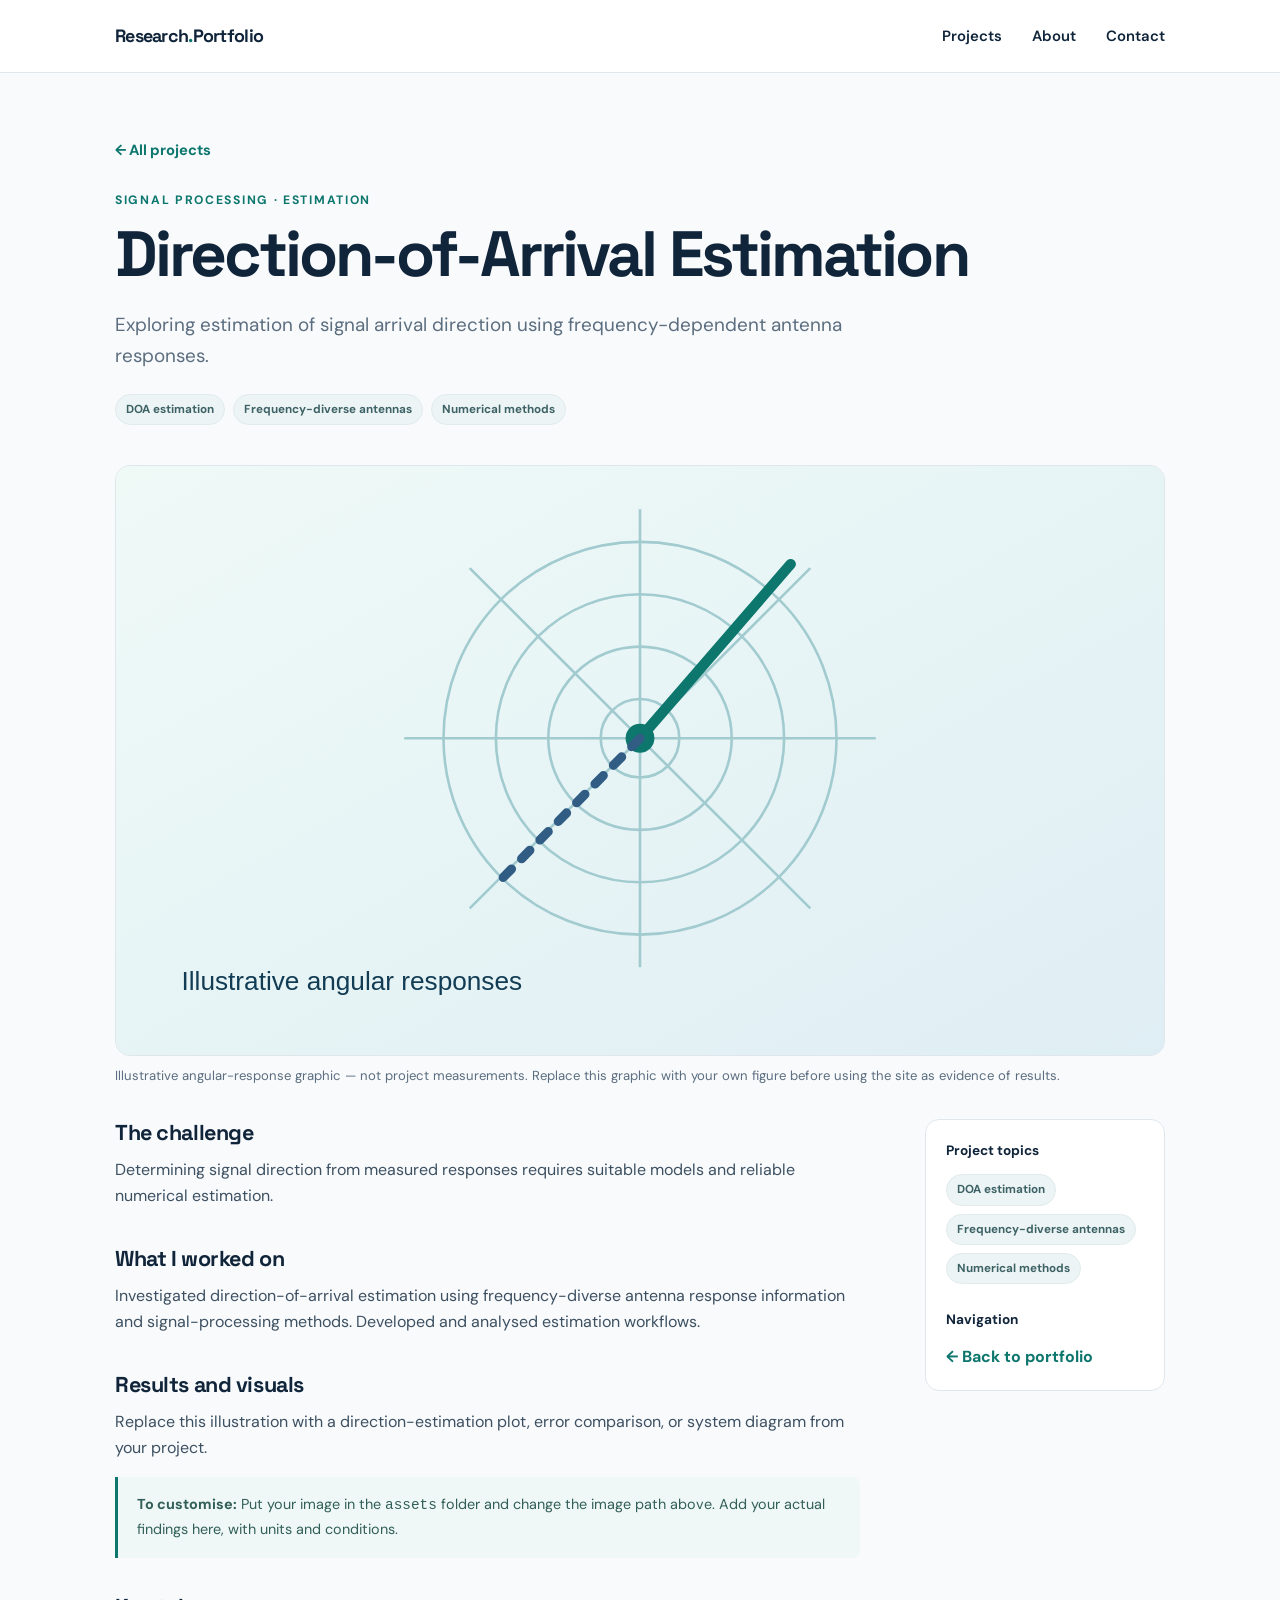
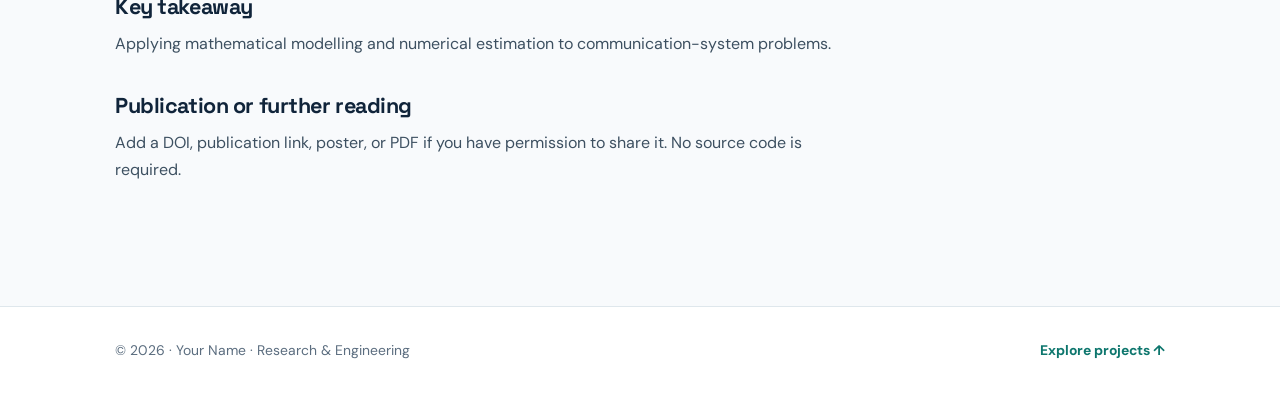
==== projects/direction-of-arrival.html @ 1ba2aa7e "Add files via upload Initial Commit" ====
<!doctype html><html lang="en"><head><meta charset="utf-8"><meta name="viewport" content="width=device-width, initial-scale=1"><meta name="description" content="Exploring estimation of signal arrival direction using frequency-dependent antenna responses."><title>Direction-of-Arrival Estimation | Research Portfolio</title><link rel="stylesheet" href="../style.css"></head><body><header class="topbar"><nav class="container nav" aria-label="Main navigation"><a class="logo" href="../index.html">Research<span>.</span>Portfolio</a><div class="navlinks"><a href="../index.html#projects">Projects</a><a href="../index.html#about">About</a><a href="../index.html#contact">Contact</a></div></nav></header><main class="page"><div class="container"><a class="back" href="../index.html#projects">← All projects</a><div class="eyebrow">Signal Processing · Estimation</div><h1>Direction-of-Arrival Estimation</h1><p class="page-lede">Exploring estimation of signal arrival direction using frequency-dependent antenna responses.</p><div class="tags"><span class="tag">DOA estimation</span><span class="tag">Frequency-diverse antennas</span><span class="tag">Numerical methods</span></div><img class="featured" src="../assets/doa.svg" alt="Illustrative angular-response graphic — not project measurements"><p class="figcaption">Illustrative angular-response graphic — not project measurements. Replace this graphic with your own figure before using the site as evidence of results.</p><div class="article"><div><section><h2>The challenge</h2><p>Determining signal direction from measured responses requires suitable models and reliable numerical estimation.</p></section><section><h2>What I worked on</h2><p>Investigated direction-of-arrival estimation using frequency-diverse antenna response information and signal-processing methods. Developed and analysed estimation workflows.</p></section><section><h2>Results and visuals</h2><p>Replace this illustration with a direction-estimation plot, error comparison, or system diagram from your project.</p><div class="note"><strong>To customise:</strong> Put your image in the <code>assets</code> folder and change the image path above. Add your actual findings here, with units and conditions.</div></section><section><h2>Key takeaway</h2><p>Applying mathematical modelling and numerical estimation to communication-system problems.</p></section><section><h2>Publication or further reading</h2><p>Add a DOI, publication link, poster, or PDF if you have permission to share it. No source code is required.</p></section></div><aside class="sidebar"><h3>Project topics</h3><span class="tag">DOA estimation</span><span class="tag">Frequency-diverse antennas</span><span class="tag">Numerical methods</span><h3 style="margin-top:17px">Navigation</h3><a class="plainlink" href="../index.html#projects">← Back to portfolio</a></aside></div></div></main><footer><div class="container"><span>© <span id="year">2026</span> · Your Name · Research & Engineering</span><a class="plainlink" href="../index.html#projects">Explore projects ↑</a></div></footer><script>document.getElementById('year').textContent=new Date().getFullYear();</script></body></html>
---- style.css ----
@import url('https://fonts.googleapis.com/css2?family=DM+Sans:wght@400;500;600;700&family=Space+Grotesk:wght@500;600;700&display=swap');
:root{--bg:#f8fafc;--ink:#10243a;--muted:#5b6d7f;--line:#dfe7ec;--accent:#0d766d;--accent-2:#d7f4eb;--white:#fff;--shadow:0 12px 40px rgba(20,55,72,.07)}*{box-sizing:border-box}html{scroll-behavior:smooth}body{margin:0;background:var(--bg);color:var(--ink);font-family:'DM Sans',Arial,sans-serif;line-height:1.65}a{color:inherit;text-decoration:none}a:hover{color:var(--accent)}.container{max-width:1100px;padding:0 25px;margin:auto}.topbar{background:#fff;border-bottom:1px solid var(--line);position:sticky;top:0;z-index:10}.nav{min-height:72px;display:flex;justify-content:space-between;align-items:center;gap:20px}.logo{font-family:'Space Grotesk',sans-serif;font-size:1.12rem;font-weight:700;letter-spacing:-.04em}.logo span{color:var(--accent)}.navlinks{display:flex;gap:30px;font-size:.93rem;font-weight:600}.hero{padding:95px 0 78px}.eyebrow{font-size:.76rem;letter-spacing:.14em;font-weight:700;color:var(--accent);text-transform:uppercase}.hero h1{font:700 clamp(2.7rem,6vw,5.4rem)/1.08 'Space Grotesk',sans-serif;letter-spacing:-.055em;max-width:920px;margin:16px 0 24px}.lede{font-size:1.15rem;color:var(--muted);max-width:735px;margin:0 0 28px}.actions{display:flex;flex-wrap:wrap;gap:13px}.btn{display:inline-flex;justify-content:center;align-items:center;background:var(--accent);color:#fff!important;font-weight:700;font-size:.92rem;border-radius:9px;padding:12px 21px}.btn.secondary{background:#fff;color:var(--ink)!important;border:1px solid var(--line)}.btn:hover{filter:brightness(.95)}.section{padding:52px 0 75px}.section-heading{display:flex;align-items:end;justify-content:space-between;gap:20px;margin-bottom:25px}.section h2,.page h1{font:700 clamp(1.8rem,3vw,2.7rem)/1.14 'Space Grotesk',sans-serif;letter-spacing:-.045em;margin:8px 0}.section-intro{color:var(--muted);max-width:680px}.grid{display:grid;grid-template-columns:repeat(2,minmax(0,1fr));gap:24px}.project-card{display:block;background:var(--white);border:1px solid var(--line);overflow:hidden;border-radius:15px;box-shadow:var(--shadow);transition:transform .2s,box-shadow .2s}.project-card:hover{transform:translateY(-4px);box-shadow:0 19px 40px rgba(20,55,72,.12)}.project-card img{width:100%;display:block;aspect-ratio:16/9;object-fit:cover;background:#e5f1f1}.card-body{padding:23px}.kicker{font-size:.77rem;color:var(--accent);font-weight:700;letter-spacing:.06em;text-transform:uppercase}.project-card h3{font:700 1.45rem/1.25 'Space Grotesk',sans-serif;letter-spacing:-.035em;margin:7px 0 10px}.project-card p{color:var(--muted);margin:0 0 15px;font-size:.96rem}.tags{display:flex;flex-wrap:wrap;gap:8px}.tag{background:#edf4f5;border:1px solid #e1ebec;padding:5px 10px;border-radius:25px;font-size:.73rem;font-weight:700;color:#3d6265}.view{display:block;font-weight:700;color:var(--accent);margin-top:21px;font-size:.9rem}.about-panel{background:#fff;border:1px solid var(--line);border-radius:15px;padding:35px;display:grid;grid-template-columns:1fr 1fr;gap:35px}.about-panel h2{margin-top:0}.muted{color:var(--muted)}.page{padding:64px 0 88px}.back{display:inline-block;color:var(--accent);font-weight:700;font-size:.92rem;margin-bottom:28px}.page h1{font-size:clamp(2.5rem,5vw,4.3rem);max-width:900px}.page-lede{font-size:1.18rem;color:var(--muted);max-width:750px;margin:18px 0 22px}.featured{width:100%;display:block;border-radius:15px;border:1px solid var(--line);margin-top:40px;background:#e5f1f1}.figcaption{font-size:.82rem;color:var(--muted);margin:9px 0 32px}.article{display:grid;grid-template-columns:minmax(0,1fr) 240px;gap:65px}.article section{margin-bottom:35px}.article h2{font:700 1.35rem 'Space Grotesk',sans-serif;letter-spacing:-.02em;margin:0 0 11px}.article p{color:#3d5061;margin-top:0}.sidebar{background:white;border:1px solid var(--line);padding:20px;border-radius:14px;height:max-content;position:sticky;top:96px}.sidebar h3{font-size:.85rem;margin:0 0 12px}.sidebar .tag{display:inline-block;margin:0 4px 8px 0}.note{border-left:3px solid var(--accent);background:#eff8f6;padding:16px 19px;border-radius:0 8px 8px 0;color:#315e58;font-size:.9rem}footer{border-top:1px solid var(--line);background:#fff;padding:32px 0;color:var(--muted);font-size:.87rem}footer .container{display:flex;justify-content:space-between;gap:20px}.plainlink{color:var(--accent);font-weight:700}a:focus-visible{outline:3px solid #50b8a9;outline-offset:3px}@media(max-width:760px){.hero{padding:65px 0 48px}.grid,.about-panel,.article{grid-template-columns:1fr}.nav{min-height:64px}.navlinks{gap:15px;font-size:.84rem}.article{gap:5px}.sidebar{position:static}.section{padding:35px 0 60px}footer .container{flex-direction:column}.about-panel{padding:24px}}@media(prefers-reduced-motion:reduce){html{scroll-behavior:auto}.project-card{transition:none}}
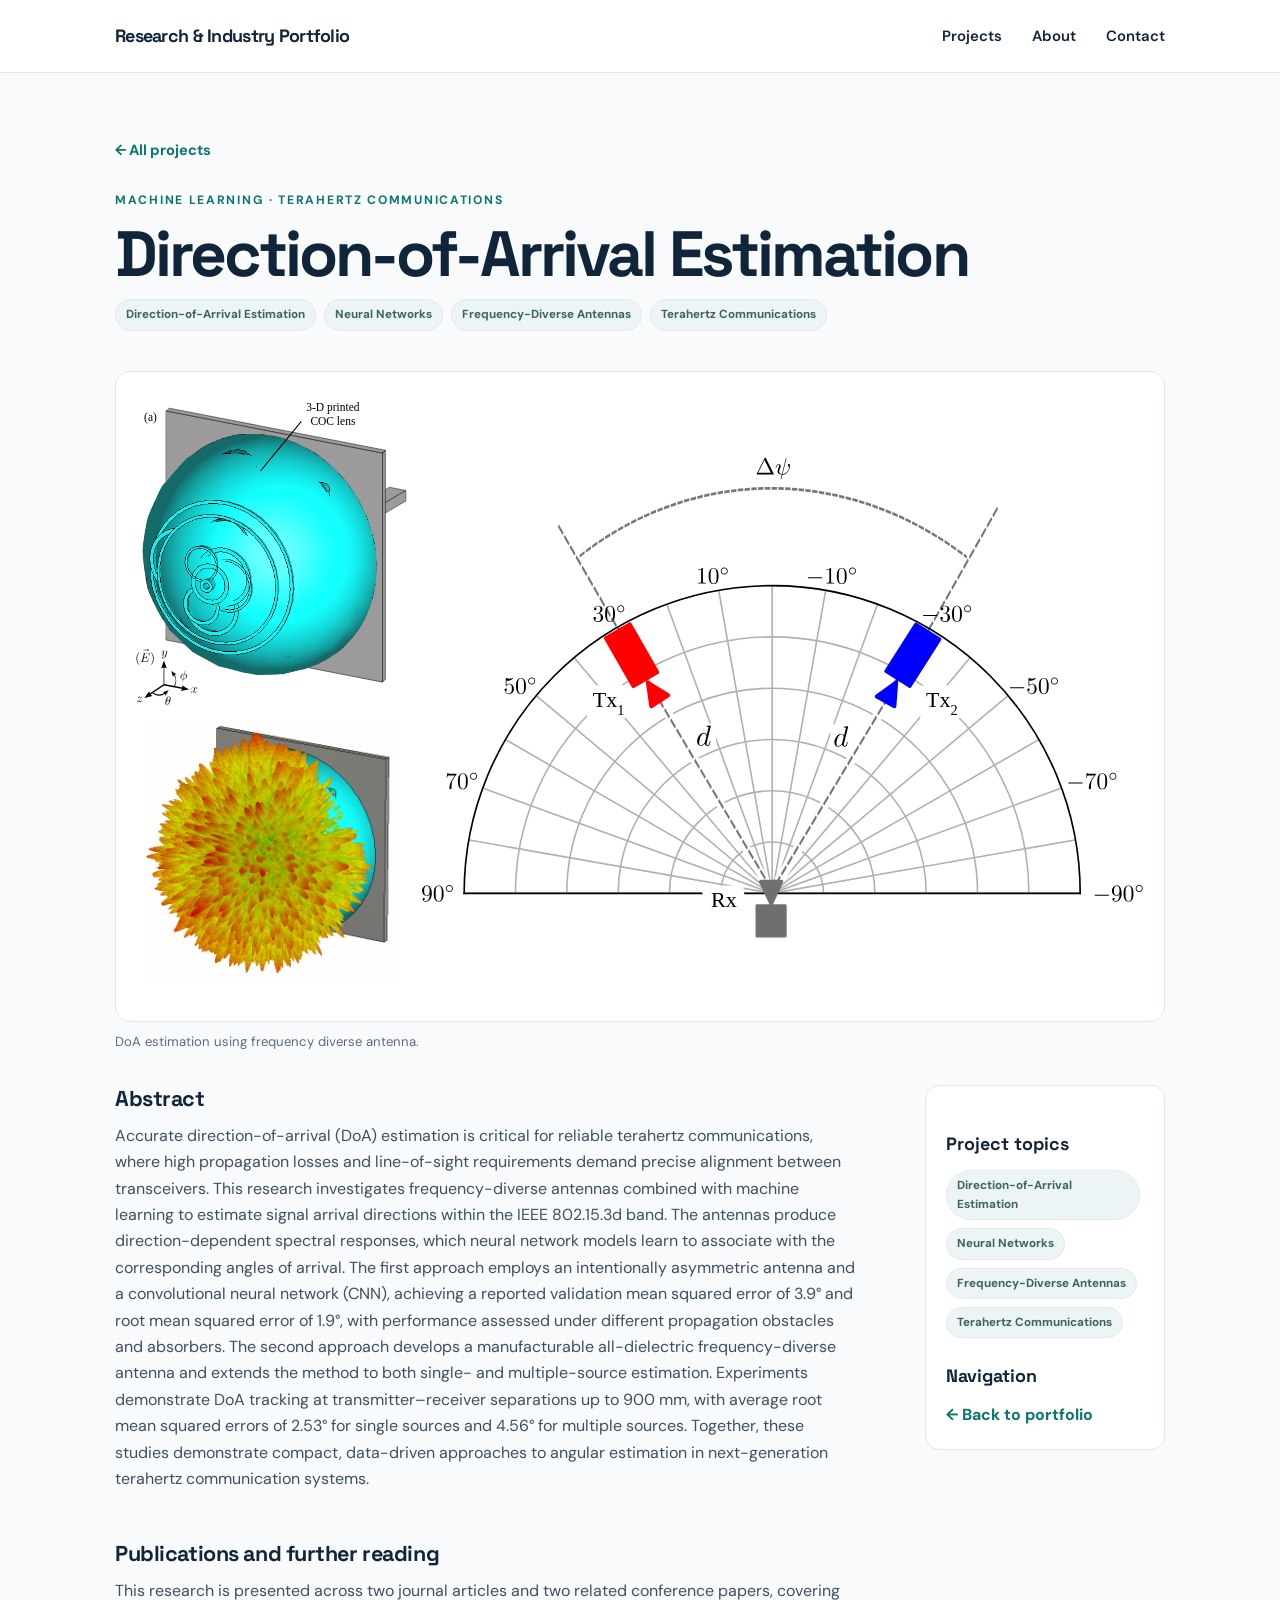
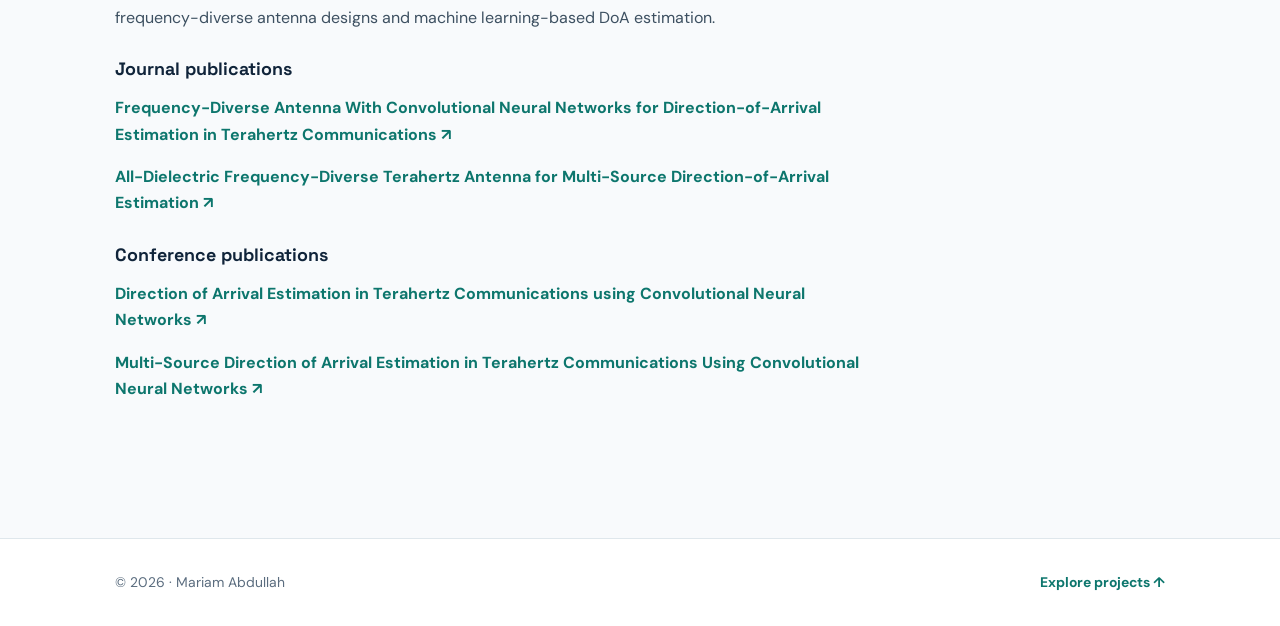
==== commit 1ce05f85: "Updated portfolio" ====
--- a/projects/direction-of-arrival.html
+++ b/projects/direction-of-arrival.html
@@ -1 +1,135 @@
-<!doctype html><html lang="en"><head><meta charset="utf-8"><meta name="viewport" content="width=device-width, initial-scale=1"><meta name="description" content="Exploring estimation of signal arrival direction using frequency-dependent antenna responses."><title>Direction-of-Arrival Estimation | Research Portfolio</title><link rel="stylesheet" href="../style.css"></head><body><header class="topbar"><nav class="container nav" aria-label="Main navigation"><a class="logo" href="../index.html">Research<span>.</span>Portfolio</a><div class="navlinks"><a href="../index.html#projects">Projects</a><a href="../index.html#about">About</a><a href="../index.html#contact">Contact</a></div></nav></header><main class="page"><div class="container"><a class="back" href="../index.html#projects">← All projects</a><div class="eyebrow">Signal Processing · Estimation</div><h1>Direction-of-Arrival Estimation</h1><p class="page-lede">Exploring estimation of signal arrival direction using frequency-dependent antenna responses.</p><div class="tags"><span class="tag">DOA estimation</span><span class="tag">Frequency-diverse antennas</span><span class="tag">Numerical methods</span></div><img class="featured" src="../assets/doa.svg" alt="Illustrative angular-response graphic — not project measurements"><p class="figcaption">Illustrative angular-response graphic — not project measurements. Replace this graphic with your own figure before using the site as evidence of results.</p><div class="article"><div><section><h2>The challenge</h2><p>Determining signal direction from measured responses requires suitable models and reliable numerical estimation.</p></section><section><h2>What I worked on</h2><p>Investigated direction-of-arrival estimation using frequency-diverse antenna response information and signal-processing methods. Developed and analysed estimation workflows.</p></section><section><h2>Results and visuals</h2><p>Replace this illustration with a direction-estimation plot, error comparison, or system diagram from your project.</p><div class="note"><strong>To customise:</strong> Put your image in the <code>assets</code> folder and change the image path above. Add your actual findings here, with units and conditions.</div></section><section><h2>Key takeaway</h2><p>Applying mathematical modelling and numerical estimation to communication-system problems.</p></section><section><h2>Publication or further reading</h2><p>Add a DOI, publication link, poster, or PDF if you have permission to share it. No source code is required.</p></section></div><aside class="sidebar"><h3>Project topics</h3><span class="tag">DOA estimation</span><span class="tag">Frequency-diverse antennas</span><span class="tag">Numerical methods</span><h3 style="margin-top:17px">Navigation</h3><a class="plainlink" href="../index.html#projects">← Back to portfolio</a></aside></div></div></main><footer><div class="container"><span>© <span id="year">2026</span> · Your Name · Research & Engineering</span><a class="plainlink" href="../index.html#projects">Explore projects ↑</a></div></footer><script>document.getElementById('year').textContent=new Date().getFullYear();</script></body></html>+<!DOCTYPE html>
+<html lang="en">
+
+<head>
+    <meta charset="utf-8">
+    <meta name="viewport" content="width=device-width, initial-scale=1">
+    <meta name="description" content="Machine learning-based direction-of-arrival estimation using frequency-diverse antennas in terahertz communications.">
+
+    <title>Direction-of-Arrival Estimation | Portfolio</title>
+    <link rel="stylesheet" href="../style.css">
+</head>
+
+<body>
+
+    <!-- Navigation bar -->
+    <header class="topbar">
+        <nav class="container nav" aria-label="Main navigation">
+            <a class="logo" href="../index.html">
+                Research &amp; Industry Portfolio
+            </a>
+
+            <div class="navlinks">
+                <a href="../index.html#projects">Projects</a>
+                <a href="../index.html#about">About</a>
+                <a href="../index.html#contact">Contact</a>
+            </div>
+        </nav>
+    </header>
+
+    <!-- Main project page -->
+    <main class="page">
+        <div class="container">
+            <a class="back" href="../index.html#projects">← All projects</a>
+
+            <!-- Project introduction -->
+            <div class="eyebrow">Machine Learning · Terahertz Communications</div>
+            <h1>Direction-of-Arrival Estimation</h1>
+
+            <!-- Project tags -->
+            <div class="tags">
+                <span class="tag">Direction-of-Arrival Estimation</span>
+                <span class="tag">Neural Networks</span>
+                <span class="tag">Frequency-Diverse Antennas</span>
+                <span class="tag">Terahertz Communications</span>
+            </div>
+
+            <!-- Featured image: replace with your own approved project figure -->
+            <img
+                class="featured"
+                src="../assets/DOA.svg"
+            >
+            <p class="figcaption">DoA estimation using frequency diverse antenna.</p>
+
+            <!-- Article and sidebar -->
+            <div class="article">
+                <div>
+                    <!-- Research abstract -->
+                    <section id="abstract">
+                        <h2>Abstract</h2>
+                        <p>
+                            Accurate direction-of-arrival (DoA) estimation is critical for reliable
+                            terahertz communications, where high propagation losses and line-of-sight
+                            requirements demand precise alignment between transceivers. This research
+                            investigates frequency-diverse antennas combined with machine learning to
+                            estimate signal arrival directions within the IEEE 802.15.3d band. The
+                            antennas produce direction-dependent spectral responses, which neural
+                            network models learn to associate with the corresponding angles of arrival.
+                            The first approach employs an intentionally asymmetric antenna and a
+                            convolutional neural network (CNN), achieving a reported validation mean
+                            squared error of 3.9° and root mean squared error of 1.9°, with performance
+                            assessed under different propagation obstacles and absorbers. The second
+                            approach develops a manufacturable all-dielectric frequency-diverse antenna
+                            and extends the method to both single- and multiple-source estimation.
+                            Experiments demonstrate DoA tracking at transmitter–receiver separations
+                            up to 900 mm, with average root mean squared errors of 2.53° for single
+                            sources and 4.56° for multiple sources. Together, these studies demonstrate
+                            compact, data-driven approaches to angular estimation in next-generation
+                            terahertz communication systems.
+                        </p>
+                    </section>
+
+                    <!-- Published research -->
+                    <section id="publications">
+                        <h2>Publications and further reading</h2>
+                        <p>
+                            This research is presented across two journal articles and two
+                            related conference papers, covering frequency-diverse antenna
+                            designs and machine learning-based DoA estimation.
+                        </p>
+
+                        <h3>Journal publications</h3>
+                        <p class="publication-entry"><a class="plainlink" href="https://ieeexplore.ieee.org/abstract/document/10414118" target="_blank" rel="noopener noreferrer">Frequency-Diverse Antenna With Convolutional Neural Networks for Direction-of-Arrival Estimation in Terahertz Communications ↗</a></p>
+                        <p class="publication-entry"><a class="plainlink" href="https://ieeexplore.ieee.org/abstract/document/11592696" target="_blank" rel="noopener noreferrer">All-Dielectric Frequency-Diverse Terahertz Antenna for Multi-Source Direction-of-Arrival Estimation ↗</a></p>
+
+                        <h3>Conference publications</h3>
+                        <p class="publication-entry"><a class="plainlink" href="https://ieeexplore.ieee.org/abstract/document/10697592" target="_blank" rel="noopener noreferrer">Direction of Arrival Estimation in Terahertz Communications using Convolutional Neural Networks ↗</a></p>
+                        <p class="publication-entry"><a class="plainlink" href="https://ieeexplore.ieee.org/abstract/document/11319767" target="_blank" rel="noopener noreferrer">Multi-Source Direction of Arrival Estimation in Terahertz Communications Using Convolutional Neural Networks ↗</a></p>
+                    </section>
+                </div>
+
+                <!-- Project sidebar -->
+                <aside class="sidebar">
+                    <h3>Project topics</h3>
+                    <span class="tag">Direction-of-Arrival Estimation</span>
+                    <span class="tag">Neural Networks</span>
+                    <span class="tag">Frequency-Diverse Antennas</span>
+                    <span class="tag">Terahertz Communications</span>
+
+                    <h3 style="margin-top: 17px;">Navigation</h3>
+                    <a class="plainlink" href="../index.html#projects">
+                        ← Back to portfolio
+                    </a>
+                </aside>
+            </div>
+        </div>
+    </main>
+
+    <!-- Footer -->
+    <footer>
+        <div class="container">
+            <span>© <span id="year">2026</span> · Mariam Abdullah</span>
+            <a class="plainlink" href="../index.html#projects">
+                Explore projects ↑
+            </a>
+        </div>
+    </footer>
+
+    <!-- Automatically update footer year -->
+    <script>
+        document.getElementById('year').textContent =
+            new Date().getFullYear();
+    </script>
+
+</body>
+</html>
--- a/style.css
+++ b/style.css
@@ -1,2 +1,802 @@
+
+/* ==========================================================
+   1. IMPORT FONTS
+   ========================================================== */
+
 @import url('https://fonts.googleapis.com/css2?family=DM+Sans:wght@400;500;600;700&family=Space+Grotesk:wght@500;600;700&display=swap');
-:root{--bg:#f8fafc;--ink:#10243a;--muted:#5b6d7f;--line:#dfe7ec;--accent:#0d766d;--accent-2:#d7f4eb;--white:#fff;--shadow:0 12px 40px rgba(20,55,72,.07)}*{box-sizing:border-box}html{scroll-behavior:smooth}body{margin:0;background:var(--bg);color:var(--ink);font-family:'DM Sans',Arial,sans-serif;line-height:1.65}a{color:inherit;text-decoration:none}a:hover{color:var(--accent)}.container{max-width:1100px;padding:0 25px;margin:auto}.topbar{background:#fff;border-bottom:1px solid var(--line);position:sticky;top:0;z-index:10}.nav{min-height:72px;display:flex;justify-content:space-between;align-items:center;gap:20px}.logo{font-family:'Space Grotesk',sans-serif;font-size:1.12rem;font-weight:700;letter-spacing:-.04em}.logo span{color:var(--accent)}.navlinks{display:flex;gap:30px;font-size:.93rem;font-weight:600}.hero{padding:95px 0 78px}.eyebrow{font-size:.76rem;letter-spacing:.14em;font-weight:700;color:var(--accent);text-transform:uppercase}.hero h1{font:700 clamp(2.7rem,6vw,5.4rem)/1.08 'Space Grotesk',sans-serif;letter-spacing:-.055em;max-width:920px;margin:16px 0 24px}.lede{font-size:1.15rem;color:var(--muted);max-width:735px;margin:0 0 28px}.actions{display:flex;flex-wrap:wrap;gap:13px}.btn{display:inline-flex;justify-content:center;align-items:center;background:var(--accent);color:#fff!important;font-weight:700;font-size:.92rem;border-radius:9px;padding:12px 21px}.btn.secondary{background:#fff;color:var(--ink)!important;border:1px solid var(--line)}.btn:hover{filter:brightness(.95)}.section{padding:52px 0 75px}.section-heading{display:flex;align-items:end;justify-content:space-between;gap:20px;margin-bottom:25px}.section h2,.page h1{font:700 clamp(1.8rem,3vw,2.7rem)/1.14 'Space Grotesk',sans-serif;letter-spacing:-.045em;margin:8px 0}.section-intro{color:var(--muted);max-width:680px}.grid{display:grid;grid-template-columns:repeat(2,minmax(0,1fr));gap:24px}.project-card{display:block;background:var(--white);border:1px solid var(--line);overflow:hidden;border-radius:15px;box-shadow:var(--shadow);transition:transform .2s,box-shadow .2s}.project-card:hover{transform:translateY(-4px);box-shadow:0 19px 40px rgba(20,55,72,.12)}.project-card img{width:100%;display:block;aspect-ratio:16/9;object-fit:cover;background:#e5f1f1}.card-body{padding:23px}.kicker{font-size:.77rem;color:var(--accent);font-weight:700;letter-spacing:.06em;text-transform:uppercase}.project-card h3{font:700 1.45rem/1.25 'Space Grotesk',sans-serif;letter-spacing:-.035em;margin:7px 0 10px}.project-card p{color:var(--muted);margin:0 0 15px;font-size:.96rem}.tags{display:flex;flex-wrap:wrap;gap:8px}.tag{background:#edf4f5;border:1px solid #e1ebec;padding:5px 10px;border-radius:25px;font-size:.73rem;font-weight:700;color:#3d6265}.view{display:block;font-weight:700;color:var(--accent);margin-top:21px;font-size:.9rem}.about-panel{background:#fff;border:1px solid var(--line);border-radius:15px;padding:35px;display:grid;grid-template-columns:1fr 1fr;gap:35px}.about-panel h2{margin-top:0}.muted{color:var(--muted)}.page{padding:64px 0 88px}.back{display:inline-block;color:var(--accent);font-weight:700;font-size:.92rem;margin-bottom:28px}.page h1{font-size:clamp(2.5rem,5vw,4.3rem);max-width:900px}.page-lede{font-size:1.18rem;color:var(--muted);max-width:750px;margin:18px 0 22px}.featured{width:100%;display:block;border-radius:15px;border:1px solid var(--line);margin-top:40px;background:#e5f1f1}.figcaption{font-size:.82rem;color:var(--muted);margin:9px 0 32px}.article{display:grid;grid-template-columns:minmax(0,1fr) 240px;gap:65px}.article section{margin-bottom:35px}.article h2{font:700 1.35rem 'Space Grotesk',sans-serif;letter-spacing:-.02em;margin:0 0 11px}.article p{color:#3d5061;margin-top:0}.sidebar{background:white;border:1px solid var(--line);padding:20px;border-radius:14px;height:max-content;position:sticky;top:96px}.sidebar h3{font-size:.85rem;margin:0 0 12px}.sidebar .tag{display:inline-block;margin:0 4px 8px 0}.note{border-left:3px solid var(--accent);background:#eff8f6;padding:16px 19px;border-radius:0 8px 8px 0;color:#315e58;font-size:.9rem}footer{border-top:1px solid var(--line);background:#fff;padding:32px 0;color:var(--muted);font-size:.87rem}footer .container{display:flex;justify-content:space-between;gap:20px}.plainlink{color:var(--accent);font-weight:700}a:focus-visible{outline:3px solid #50b8a9;outline-offset:3px}@media(max-width:760px){.hero{padding:65px 0 48px}.grid,.about-panel,.article{grid-template-columns:1fr}.nav{min-height:64px}.navlinks{gap:15px;font-size:.84rem}.article{gap:5px}.sidebar{position:static}.section{padding:35px 0 60px}footer .container{flex-direction:column}.about-panel{padding:24px}}@media(prefers-reduced-motion:reduce){html{scroll-behavior:auto}.project-card{transition:none}}+
+
+/* ==========================================================
+   2. GLOBAL VARIABLES
+   ========================================================== */
+
+:root {
+    --bg: #f8fafc;
+    --ink: #10243a;
+    --muted: #5b6d7f;
+    --line: #dfe7ec;
+    --accent: #0d766d;
+    --accent-2: #d7f4eb;
+    --white: #fff;
+
+    --shadow: 0 12px 40px rgba(20, 55, 72, 0.07);
+}
+
+
+/* ==========================================================
+   3. GENERAL STYLING
+   ========================================================== */
+
+* {
+    box-sizing: border-box;
+}
+
+html {
+    scroll-behavior: smooth;
+}
+
+body {
+    margin: 0;
+    background: var(--bg);
+    color: var(--ink);
+    font-family: 'DM Sans', Arial, sans-serif;
+    line-height: 1.65;
+}
+
+a {
+    color: inherit;
+    text-decoration: none;
+}
+
+a:hover {
+    color: var(--accent);
+}
+
+.container {
+    max-width: 1100px;
+    padding: 0 25px;
+    margin: auto;
+}
+
+
+/* ==========================================================
+   4. NAVIGATION BAR
+   ========================================================== */
+
+.topbar {
+    background: #fff;
+    border-bottom: 1px solid var(--line);
+    position: sticky;
+    top: 0;
+    z-index: 10;
+}
+
+.nav {
+    min-height: 72px;
+    display: flex;
+    justify-content: space-between;
+    align-items: center;
+    gap: 20px;
+}
+
+.logo {
+    font-family: 'Space Grotesk', sans-serif;
+    font-size: 1.12rem;
+    font-weight: 700;
+    letter-spacing: -0.04em;
+}
+
+.logo span {
+    color: var(--accent);
+}
+
+.navlinks {
+    display: flex;
+    gap: 30px;
+    font-size: 0.93rem;
+    font-weight: 600;
+}
+
+
+/* ==========================================================
+   5. HERO SECTION
+   ========================================================== */
+
+.hero {
+    padding: 95px 0 78px;
+}
+
+/* Side-by-side layout for introduction and profile photo */
+
+.hero-layout {
+    display: grid;
+    grid-template-columns: minmax(0, 1.3fr) minmax(0, 1fr);
+    align-items: center;
+    gap: 48px;
+}
+
+.hero-content {
+    min-width: 0;
+}
+
+/* Small uppercase text above hero heading */
+
+.eyebrow {
+    font-size: 0.76rem;
+    letter-spacing: 0.14em;
+    font-weight: 700;
+    color: var(--accent);
+    text-transform: uppercase;
+}
+
+/* Main hero heading */
+
+.hero h1 {
+    font: 700 clamp(2.7rem, 5vw, 4.5rem)/1.08
+          'Space Grotesk', sans-serif;
+
+    letter-spacing: -0.055em;
+    max-width: 920px;
+    margin: 16px 0 24px;
+}
+
+/* Introduction paragraph */
+
+.lede {
+    font-size: 1.15rem;
+    color: var(--muted);
+    max-width: 735px;
+    margin: 0 0 28px;
+}
+
+
+/* ==========================================================
+   6. HERO PROFILE PHOTO
+   ========================================================== */
+
+.hero-photo {
+    display: flex;
+    justify-content: center;
+    align-items: center;
+    min-width: 0;
+}
+
+/* Circular profile image */
+
+.profile-image {
+    display: block;
+
+    width: 100%;
+    max-width: 400px;
+    aspect-ratio: 1 / 1;
+    height: auto;
+
+    /* Crop image into a circle */
+    border-radius: 50%;
+
+    /* Crop without stretching the image */
+    object-fit: cover;
+    object-position: center;
+
+    /* Subtle border */
+    border: 4px solid rgba(255, 255, 255, 0.7);
+
+    /* Soft shadow */
+    box-shadow: 0 18px 45px rgba(0, 0, 0, 0.18);
+}
+
+
+/* ==========================================================
+   7. BUTTONS
+   ========================================================== */
+
+.actions {
+    display: flex;
+    flex-wrap: wrap;
+    gap: 13px;
+}
+
+.btn {
+    display: inline-flex;
+    justify-content: center;
+    align-items: center;
+
+    background: var(--accent);
+    color: #fff !important;
+
+    font-weight: 700;
+    font-size: 0.92rem;
+
+    border-radius: 9px;
+    padding: 12px 21px;
+}
+
+.btn.secondary {
+    background: #fff;
+    color: var(--ink) !important;
+    border: 1px solid var(--line);
+}
+
+.btn:hover {
+    filter: brightness(0.95);
+}
+
+
+/* ==========================================================
+   8. GENERAL SECTIONS
+   ========================================================== */
+
+.section {
+    padding: 52px 0 75px;
+}
+
+.section-heading {
+    display: flex;
+    align-items: end;
+    justify-content: space-between;
+    gap: 20px;
+    margin-bottom: 25px;
+}
+
+.section h2,
+.page h1 {
+    font: 700 clamp(1.8rem, 3vw, 2.7rem)/1.14
+          'Space Grotesk', sans-serif;
+
+    letter-spacing: -0.045em;
+    margin: 8px 0;
+}
+
+.section-intro {
+    color: var(--muted);
+    max-width: 680px;
+}
+
+
+/* ==========================================================
+   9. PROJECT GRID
+   ========================================================== */
+
+.grid {
+    display: grid;
+    grid-template-columns: repeat(2, minmax(0, 1fr));
+    gap: 24px;
+}
+
+
+/* ==========================================================
+   10. PROJECT CARDS
+   ========================================================== */
+
+.project-card {
+    display: block;
+
+    background: var(--white);
+    border: 1px solid var(--line);
+    border-radius: 15px;
+
+    overflow: hidden;
+    box-shadow: var(--shadow);
+
+    transition: transform 0.2s, box-shadow 0.2s;
+}
+
+.project-card:hover {
+    transform: translateY(-4px);
+    box-shadow: 0 19px 40px rgba(20, 55, 72, 0.12);
+}
+
+/* Project thumbnail */
+
+.project-card img {
+    width: 100%;
+    display: block;
+
+    aspect-ratio: 16 / 9;
+    object-fit: center;
+
+    background: #ffffff;
+    padding: 15px;
+}
+
+/* Card content */
+
+.card-body {
+    padding: 23px;
+}
+
+.kicker {
+    font-size: 0.77rem;
+    color: var(--accent);
+    font-weight: 700;
+    letter-spacing: 0.06em;
+    text-transform: uppercase;
+}
+
+.project-card h3 {
+    font: 700 1.45rem/1.25 'Space Grotesk', sans-serif;
+    letter-spacing: -0.035em;
+    margin: 7px 0 10px;
+}
+
+.project-card p {
+    color: var(--muted);
+    margin: 0 0 15px;
+    font-size: 0.96rem;
+}
+
+
+/* ==========================================================
+   11. PROJECT TAGS
+   ========================================================== */
+
+.tags {
+    display: flex;
+    flex-wrap: wrap;
+    gap: 8px;
+}
+
+.tag {
+    background: #edf4f5;
+    border: 1px solid #e1ebec;
+
+    padding: 5px 10px;
+    border-radius: 25px;
+
+    font-size: 0.73rem;
+    font-weight: 700;
+    color: #3d6265;
+}
+
+.view {
+    display: block;
+    font-weight: 700;
+    color: var(--accent);
+    margin-top: 21px;
+    font-size: 0.9rem;
+}
+
+
+/* ==========================================================
+   12. ABOUT SECTION
+   ========================================================== */
+
+.about-panel {
+    background: #fff;
+    border: 1px solid var(--line);
+    border-radius: 15px;
+
+    padding: 35px;
+
+    display: grid;
+    grid-template-columns: 1fr 1fr;
+    gap: 35px;
+}
+
+.about-panel h2 {
+    margin-top: 0;
+}
+
+.muted {
+    color: var(--muted);
+}
+
+
+/* ==========================================================
+   13. INDIVIDUAL PROJECT PAGES
+   ========================================================== */
+
+.page {
+    padding: 64px 0 88px;
+}
+
+.back {
+    display: inline-block;
+    color: var(--accent);
+
+    font-weight: 700;
+    font-size: 0.92rem;
+
+    margin-bottom: 28px;
+}
+
+.page h1 {
+    font-size: clamp(2.5rem, 5vw, 4.3rem);
+    max-width: 900px;
+}
+
+.page-lede {
+    font-size: 1.18rem;
+    color: var(--muted);
+
+    max-width: 750px;
+    margin: 18px 0 22px;
+}
+
+
+/* ==========================================================
+   14. PROJECT IMAGES & FIGURES
+   ========================================================== */
+
+.featured {
+    width: 100%;
+    display: block;
+
+    border-radius: 15px;
+    border: 1px solid var(--line);
+
+    margin-top: 40px;
+    background: #ffffff;
+}
+
+.figcaption {
+    font-size: 0.82rem;
+    color: var(--muted);
+    margin: 9px 0 32px;
+}
+
+
+/* ==========================================================
+   15. PROJECT ARTICLE LAYOUT
+   ========================================================== */
+
+.article {
+    display: grid;
+    grid-template-columns: minmax(0, 1fr) 240px;
+    gap: 65px;
+}
+
+.article section {
+    margin-bottom: 35px;
+}
+
+.article h2 {
+    font: 700 1.35rem 'Space Grotesk', sans-serif;
+    letter-spacing: -0.02em;
+    margin: 0 0 11px;
+}
+
+.article p {
+    color: #3d5061;
+    margin-top: 0;
+}
+
+
+/* ==========================================================
+   16. PROJECT SIDEBAR
+   ========================================================== */
+
+.sidebar {
+    background: white;
+    border: 1px solid var(--line);
+
+    padding: 20px;
+    border-radius: 14px;
+
+    height: max-content;
+
+    position: sticky;
+    top: 96px;
+}
+
+.sidebar h3 {
+    font-size: 0.85rem;
+    margin: 0 0 12px;
+}
+
+.sidebar .tag {
+    display: inline-block;
+    margin: 0 4px 8px 0;
+}
+
+
+/* ==========================================================
+   17. INFORMATION NOTES
+   ========================================================== */
+
+.note {
+    border-left: 3px solid var(--accent);
+    background: #ffffff;
+
+    padding: 16px 19px;
+    border-radius: 0 8px 8px 0;
+
+    color: #315e58;
+    font-size: 0.9rem;
+}
+
+
+/* ==========================================================
+   18. FOOTER
+   ========================================================== */
+
+footer {
+    border-top: 1px solid var(--line);
+    background: #fff;
+
+    padding: 32px 0;
+
+    color: var(--muted);
+    font-size: 0.87rem;
+}
+
+footer .container {
+    display: flex;
+    justify-content: space-between;
+    gap: 20px;
+}
+
+.plainlink {
+    color: var(--accent);
+    font-weight: 700;
+}
+
+
+/* ==========================================================
+   19. ACCESSIBILITY
+   ========================================================== */
+
+a:focus-visible {
+    outline: 3px solid #50b8a9;
+    outline-offset: 3px;
+}
+
+
+/* ==========================================================
+   20. RESPONSIVE DESIGN - TABLETS
+   ========================================================== */
+
+@media (max-width: 900px) {
+
+    /* Stack hero text and photo */
+    .hero-layout {
+        grid-template-columns: 1fr;
+        gap: 32px;
+    }
+
+    /* Show profile photo above introduction */
+    .hero-photo {
+        order: -1;
+    }
+
+    .profile-image {
+        max-width: 240px;
+    }
+
+}
+
+
+/* ==========================================================
+   21. RESPONSIVE DESIGN - MOBILE
+   ========================================================== */
+
+@media (max-width: 760px) {
+
+    /* Hero */
+    .hero {
+        padding: 65px 0 48px;
+    }
+
+    .hero h1 {
+        font-size: clamp(2.4rem, 8vw, 3.5rem);
+    }
+
+    /* Project grid, about section and articles */
+    .grid,
+    .about-panel,
+    .article {
+        grid-template-columns: 1fr;
+    }
+
+    /* Navigation */
+    .nav {
+        min-height: 64px;
+    }
+
+    .navlinks {
+        gap: 15px;
+        font-size: 0.84rem;
+    }
+
+    /* Articles */
+    .article {
+        gap: 5px;
+    }
+
+    .sidebar {
+        position: static;
+    }
+
+    /* Sections */
+    .section {
+        padding: 35px 0 60px;
+    }
+
+    /* Footer */
+    footer .container {
+        flex-direction: column;
+    }
+
+    /* About panel */
+    .about-panel {
+        padding: 24px;
+    }
+
+}
+
+
+/* ==========================================================
+   22. REDUCED MOTION ACCESSIBILITY
+   ========================================================== */
+
+@media (prefers-reduced-motion: reduce) {
+
+    html {
+        scroll-behavior: auto;
+    }
+
+    .project-card {
+        transition: none;
+    }
+
+}
+
+
+/* ==========================================================
+   PROJECT ARTICLE - TECHNICAL CONTENT
+   ========================================================== */
+
+/* Prevent content from overflowing the article grid */
+
+.article-content {
+    min-width: 0;
+}
+
+/* Technical subsection headings */
+
+.article h3 {
+    font-family: 'Space Grotesk', sans-serif;
+    font-size: 1.12rem;
+    font-weight: 700;
+    line-height: 1.4;
+    color: var(--ink);
+
+    margin: 25px 0 14px;
+}
+
+/* Lists in project articles */
+
+.article ul,
+.article ol {
+    color: #3d5061;
+    padding-left: 25px;
+    margin: 12px 0 22px;
+    line-height: 1.8;
+}
+
+.article li {
+    margin-bottom: 10px;
+}
+
+.article li strong {
+    color: var(--ink);
+}
+
+/* More comfortable spacing between sections */
+
+.article section {
+    margin-bottom: 48px;
+    scroll-margin-top: 105px;
+}
+
+.article p {
+    margin-bottom: 16px;
+}
+
+
+/* ==========================================================
+   PROJECT FIGURES & ANIMATIONS
+   ========================================================== */
+
+.project-figure {
+    margin: 28px 0 32px;
+    padding: 18px;
+
+    background: #ffffff;
+    border: 1px solid var(--line);
+    border-radius: 14px;
+
+    overflow: hidden;
+}
+
+/* Display images completely without cropping */
+
+.project-figure img {
+    display: block;
+
+    width: 100%;
+    height: auto;
+
+    object-fit: contain;
+    object-position: center;
+
+    background: #ffffff;
+    border-radius: 8px;
+}
+
+/* Figure captions */
+
+.project-figure figcaption {
+    margin-top: 15px;
+
+    font-size: 0.83rem;
+    line-height: 1.6;
+    color: var(--muted);
+
+    text-align: center;
+}
+
+/* Main featured animation */
+
+.project-featured {
+    max-width: 100%;
+    margin: 40px 0 50px;
+}
+
+.project-featured img {
+    width: 100%;
+    height: auto;
+    object-fit: contain;
+}
+
+
+/* ==========================================================
+   PROJECT SIDEBAR NAVIGATION
+   ========================================================== */
+
+.sidebar-heading {
+    margin-top: 28px !important;
+}
+
+.project-nav {
+    display: flex;
+    flex-direction: column;
+    gap: 10px;
+}
+
+.project-nav a {
+    display: block;
+
+    font-size: 0.82rem;
+    line-height: 1.5;
+    color: var(--muted);
+
+    transition: color 0.2s;
+}
+
+.project-nav a:hover {
+    color: var(--accent);
+}
+
+
+/* ==========================================================
+   RESPONSIVE TECHNICAL CONTENT
+   ========================================================== */
+
+@media (max-width: 760px) {
+
+    .project-figure {
+        padding: 10px;
+        margin: 20px 0 28px;
+    }
+
+    .article section {
+        margin-bottom: 35px;
+    }
+
+    .project-nav {
+        gap: 8px;
+    }
+
+}
+
